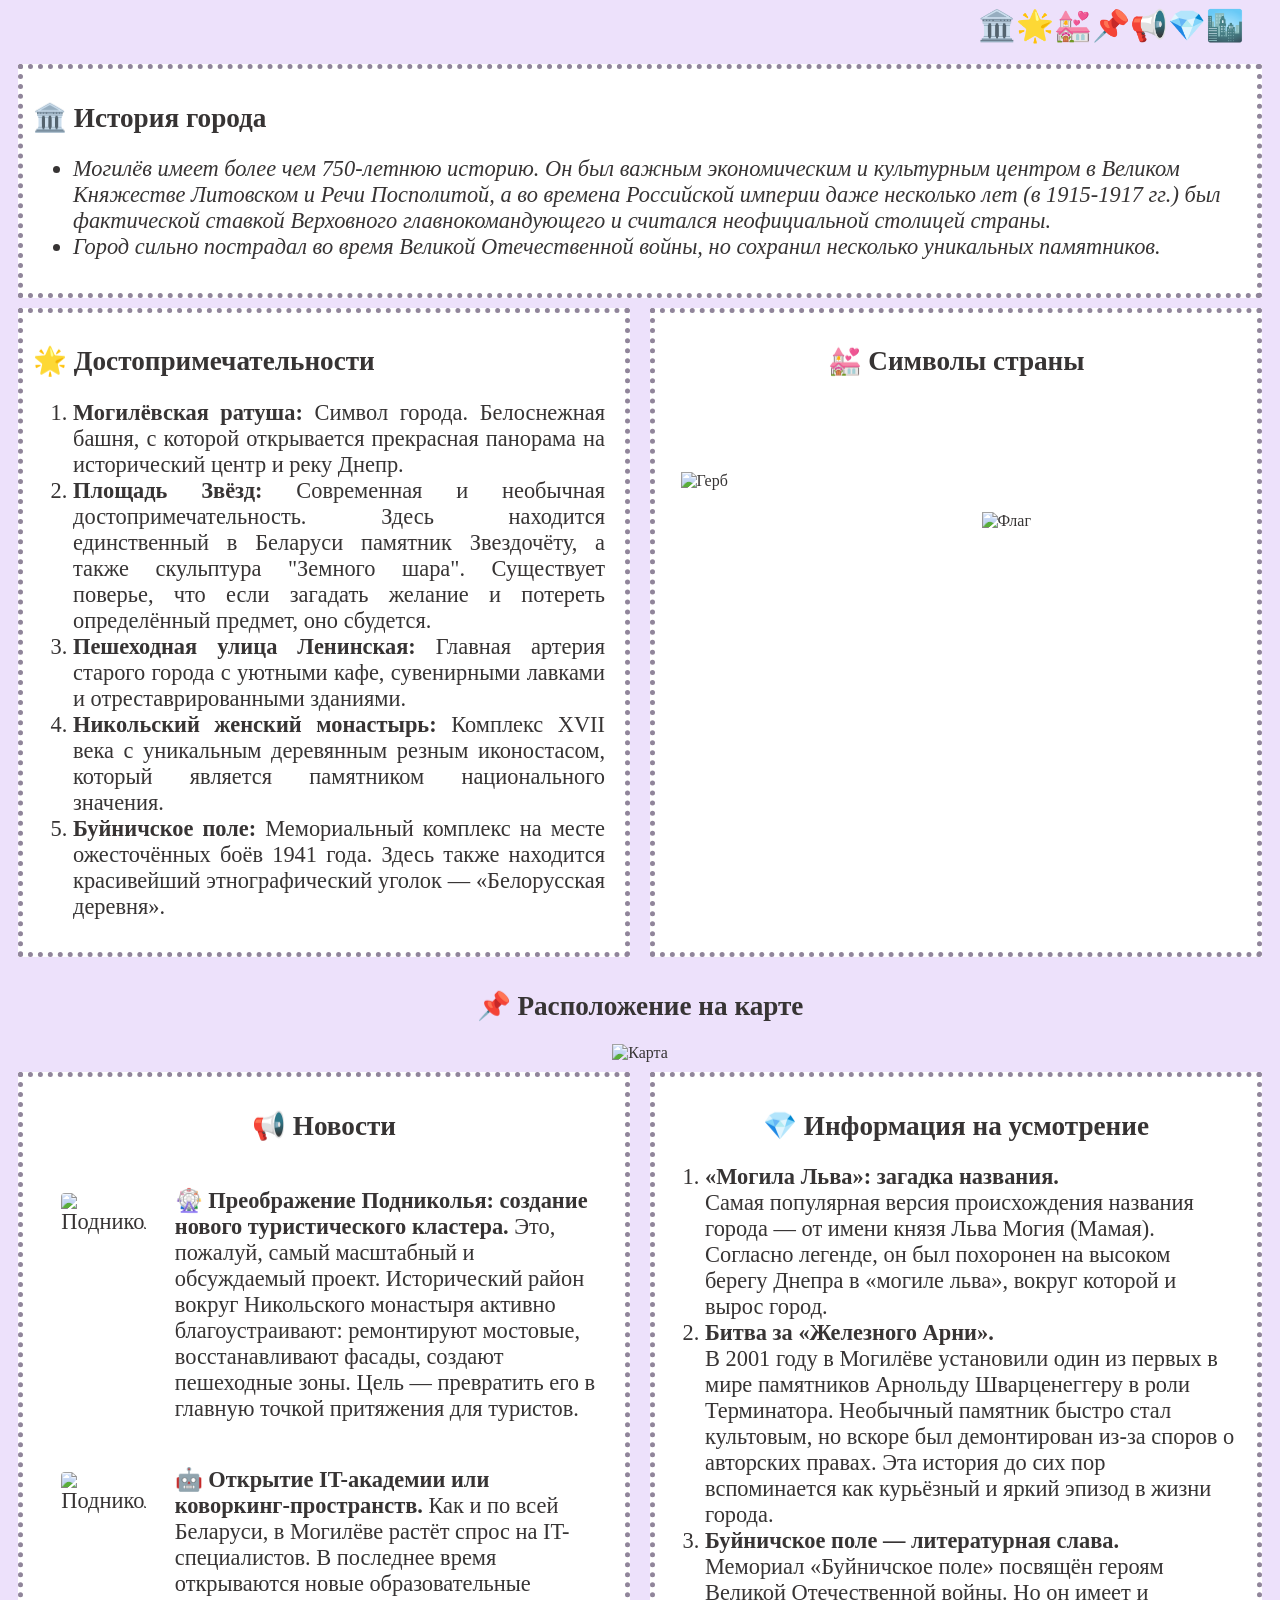
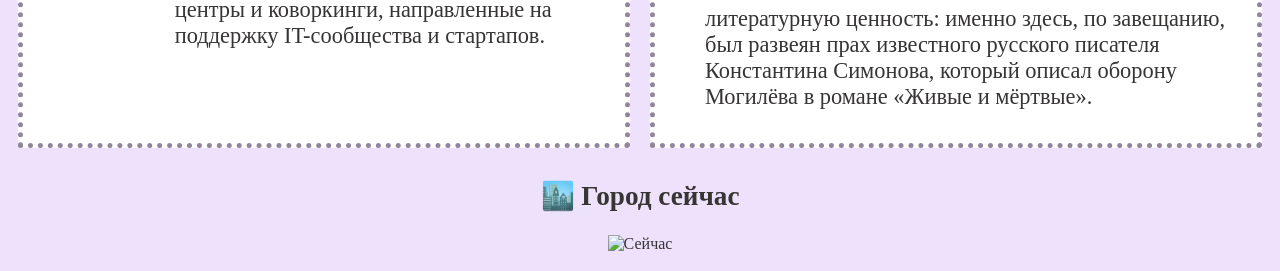
==== index.html @ 95807f9b "Initial commit" ====
<!DOCTYPE html>
<html lang="ru">
<head>
    <style>
    @keyframes anima {
        0% {
            color: rgba(0, 0, 0, 0);
        }
        50% {
            color: rgba(0, 0, 0, 100);
        }
        100% {
            color: rgba(0, 0, 0, 0);
        }
    }
    body {
        background-color: rgb(237, 225, 251);
        color: rgb(55, 52, 52);
    }
    #section {
        display: flex;
        flex-wrap: wrap;
        padding: 10px;
        justify-content: space-around;
        gap: 10px 20px;
    }
    #fixed-section {
        font-size: 190%;
        display: flex;
        justify-content: flex-end;
        position: fixed;
        width: 100%;
    }
    h2 {
        font-size: 170%;
    }
    #dost {
        text-align: justify;
    }
    #history {
        flex-grow: 1;
        border: 5px dotted #90859a;
        padding: 10px;
        background-color: white;
    }
    #dostop {
        flex-grow: 1;
        border: 5px dotted #90859a;
        padding: 10px;
        flex-basis: 45%;
        background-color:white;
    }
    #symbols {
        flex-grow: 1;
        border: 5px dotted #90859a;
        padding: 10px;
        flex-basis: 45%;
        background-color: white;
    }
    #photo {
        display: flex;
        align-items: center;
        justify-content: space-around;
        gap: 30px 20px;
        flex-grow: 1;
    }
    #maps {
        flex-basis: 100%;
    }
    .anim {
        animation: anima 2s infinite;
    }
    #new {
        flex-grow: 1;
        border: 5px dotted #90859a;
        padding: 10px;
        flex-basis: 45%;
        background-color:white;
    }
    #something {
        flex-grow: 1;
        border: 5px dotted #90859a;
        padding: 10px;
        flex-basis: 45%;
        background-color:white;
    }
    #news {
        padding: 30px;
    }
    .news {
        display:grid;
        grid-template-columns: 1fr 3fr;
        align-items: center;
        justify-content: end;
        padding-right: 15px;
        padding-bottom: 30px;
    }
    .images {
        display: flex;
        justify-content: center;
        align-self: flex-start;
        padding-top: 20%;
    }
    #city {
        flex-grow: 1;
    }

</style>
    <meta charset="UTF-8">
    <meta name="viewport" content="width=device-width, initial-scale=1.0">
    <title>Mogilev</title>
</head>
<body>
    <div id="fixed-section">
        <div><a style="text-decoration: none;" href="#history">🏛️</div>
        <div><a style="text-decoration: none;" href="#dostop">🌟</a></div>
        <div><a style="text-decoration: none;" href="#symbols">💒</a></div>
        <div><a style="text-decoration: none;" href="#maps">📌</a></div>
        <div><a style="text-decoration: none;" href="#new">📢</a></div>
        <div><a style="text-decoration: none;" href="#something">💎</a></div>
        <div><a style="text-decoration: none;" href="#city">🏙️</a></div>
        <div><pre>   </pre></div>
    </div>
    <div id="section">
        <div style="margin-top: 20px;"><p> </p></div>
        <div id="history">
            <h2>🏛️ История города</h2>
            <ul style="font-style: italic; font-size: 140%;">
                <li>Могилёв имеет более чем 750-летнюю историю. Он был важным экономическим и культурным центром в Великом Княжестве Литовском и Речи Посполитой, а во времена Российской империи даже несколько лет (в 1915-1917 гг.) был фактической ставкой Верховного главнокомандующего и считался неофициальной столицей страны.</li>
                <li>Город сильно пострадал во время Великой Отечественной войны, но сохранил несколько уникальных памятников.</li>
            </ul>
        </div>
        <div id="dostop" style="flex-grow:1">
            <h2>🌟 Достопримечательности</h2>
            <div id="dost">
                <ol style="font-size: 140%; padding-right: 10px;">
                    <li><b>Могилёвская ратуша:</b> Символ города. Белоснежная башня, с которой открывается прекрасная панорама на исторический центр и реку Днепр.</li>
                    <li><b>Площадь Звёзд:</b> Современная и необычная достопримечательность. Здесь находится единственный в Беларуси памятник Звездочёту, а также скульптура "Земного шара". Существует поверье, что если загадать желание и потереть определённый предмет, оно сбудется.</li>
                    <li><b>Пешеходная улица Ленинская:</b> Главная артерия старого города с уютными кафе, сувенирными лавками и отреставрированными зданиями.</li>
                    <li><b>Никольский женский монастырь:</b> Комплекс XVII века с уникальным деревянным резным иконостасом, который является памятником национального значения.</li>
                    <li><b>Буйничское поле:</b> Мемориальный комплекс на месте ожесточённых боёв 1941 года. Здесь также находится красивейший этнографический уголок — «Белорусская деревня».</li>
                </ol>
            </div>
        </div>
        <div id="symbols">
            <h2 style="text-align: center;">💒 Символы страны</h2>
            <br><br><br><br>
            <div id="photo">
                <img style="width: 250px; height: 250px" src="C:\Users\ASUS\OneDrive\Desktop\для тестов\gerb.jpg" alt="Герб">
                <img style="width: 250px; height: 170px" src="C:\Users\ASUS\OneDrive\Desktop\для тестов\flag.jpg" alt="Флаг">
            </div>
        </div>
        <div id="maps">
            <h2 style="text-align: center;">📌 Расположение на карте</h2>
            <div style="text-align: center">
                <img style="width: 1450px; height: 1050px" src="C:\Users\ASUS\OneDrive\Desktop\для тестов\map.jpg" alt="Карта">
            </div>
        </div>
        <div id="new">
            <h2 style="text-align: center;"><span class="anim">📢</span> Новости</h2>
            <div class="news" style="font-size: 140%">
                <div class="images">
                    <img style="width: 60%; border-radius: 4px;" src="C:\Users\ASUS\OneDrive\Desktop\для тестов\podn.jpg" alt="Подниколье">
                </div>
                <p><b>🎡 Преображение Подниколья: создание нового туристического кластера.</b> Это, пожалуй, самый масштабный и обсуждаемый проект. Исторический район вокруг Никольского монастыря активно благоустраивают: ремонтируют мостовые, восстанавливают фасады, создают пешеходные зоны. Цель — превратить его в главную точкой притяжения для туристов.</p>
                <div class="images">
                    <img style="width: 60%; border-radius: 4px;" src="C:\Users\ASUS\OneDrive\Desktop\для тестов\ut.jpg" alt="Подниколье">
                </div>
                <p><b>🤖 Открытие IT-академии или коворкинг-пространств.</b> Как и по всей Беларуси, в Могилёве растёт спрос на IT-специалистов. В последнее время открываются новые образовательные центры и коворкинги, направленные на поддержку IT-сообщества и стартапов.</p>
            </div>
        </div>
        <div id="something">
            <h2 style="text-align: center;">💎 Информация на усмотрение</h2>
            <ol style="font-size: 140%; padding-right: 10px;">
                <li><b>«Могила Льва»: загадка названия.</b><br>Самая популярная версия происхождения названия города — от имени князя Льва Могия (Мамая). Согласно легенде, он был похоронен на высоком берегу Днепра в «могиле льва», вокруг которой и вырос город.</li>
                <li><b>Битва за «Железного Арни».</b><br>В 2001 году в Могилёве установили один из первых в мире памятников Арнольду Шварценеггеру в роли Терминатора. Необычный памятник быстро стал культовым, но вскоре был демонтирован из-за споров о авторских правах. Эта история до сих пор вспоминается как курьёзный и яркий эпизод в жизни города.</li>
                <li><b>Буйничское поле — литературная слава.</b><br>Мемориал «Буйничское поле» посвящён героям Великой Отечественной войны. Но он имеет и литературную ценность: именно здесь, по завещанию, был развеян прах известного русского писателя Константина Симонова, который описал оборону Могилёва в романе «Живые и мёртвые».</li>
            </ol>
        </div>
        <div id="city">
            <h2 style="text-align: center;">🏙️ Город сейчас</h2>
            <div style="text-align: center;">
                <img style="width: 100%;" src="C:\Users\ASUS\OneDrive\Desktop\для тестов\now.jpg" alt="Сейчас">
            </div>
        </div>
    </div>
</body>
</html>
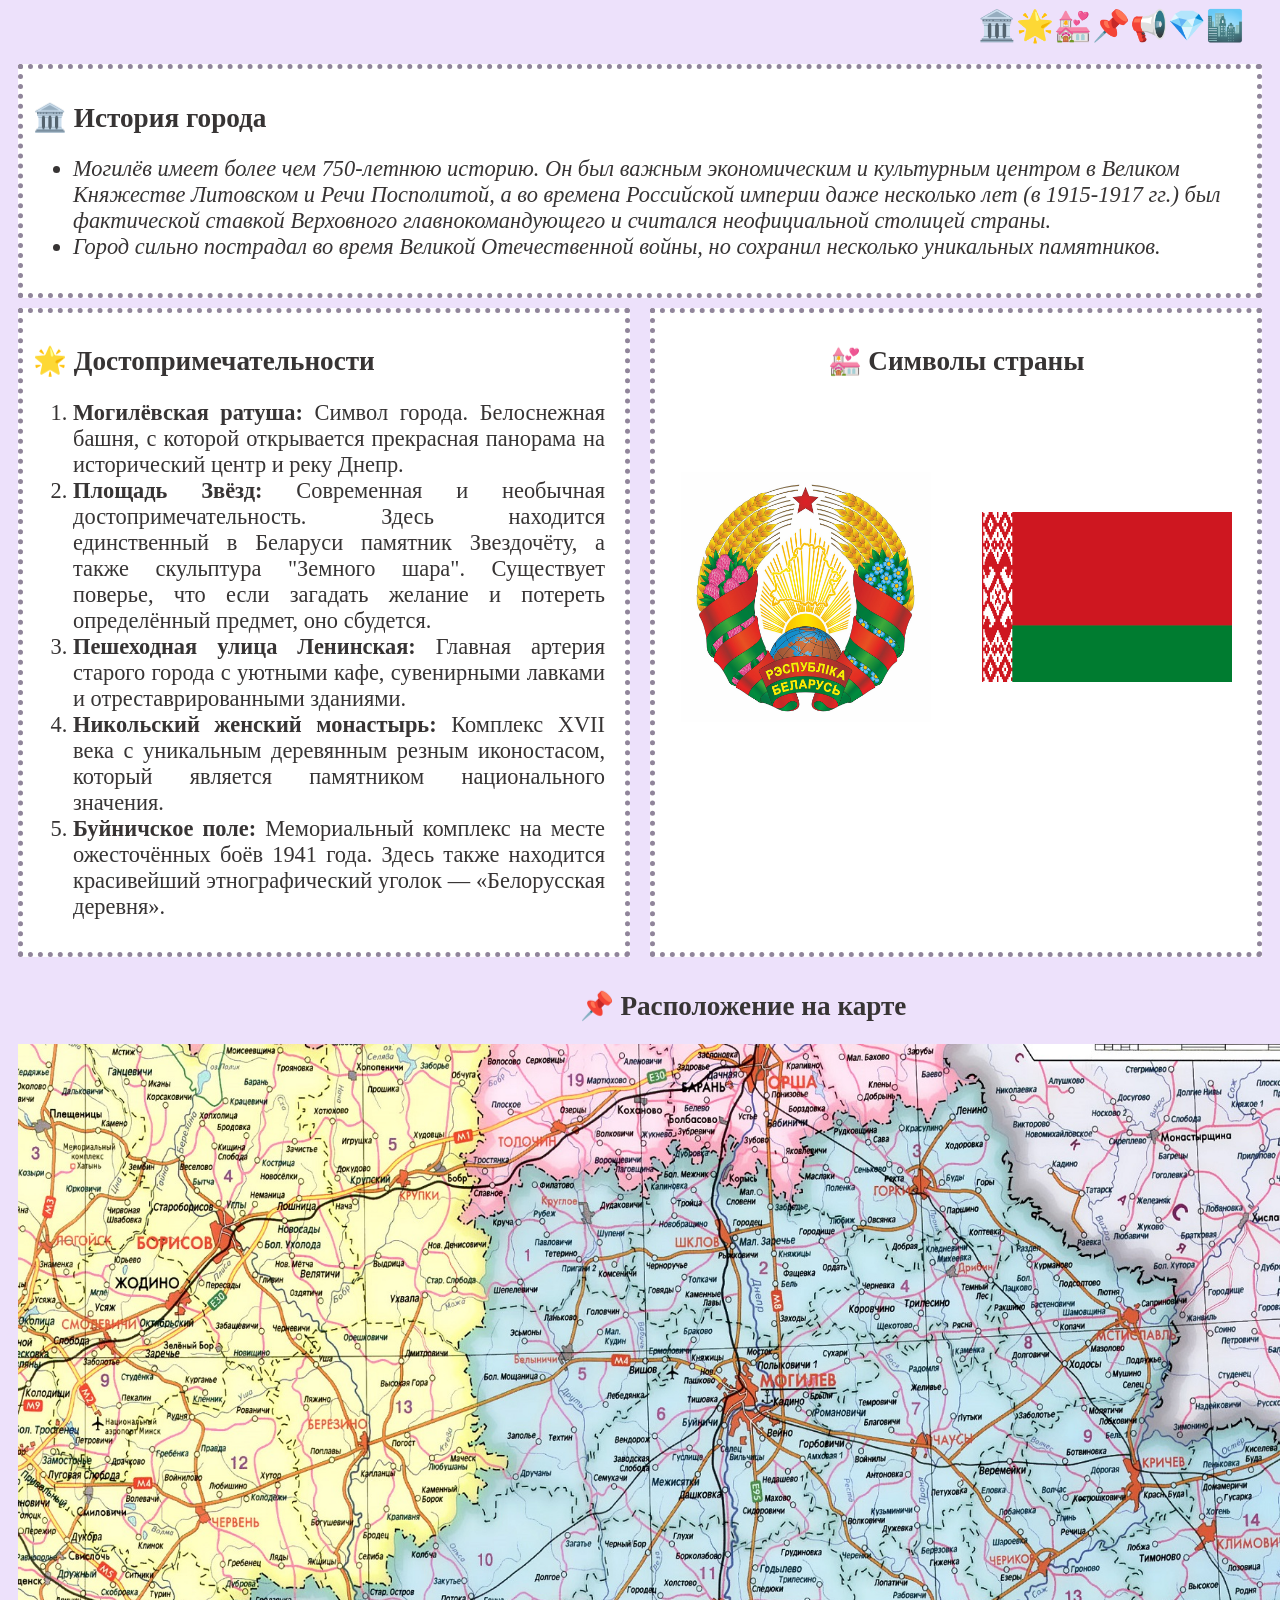
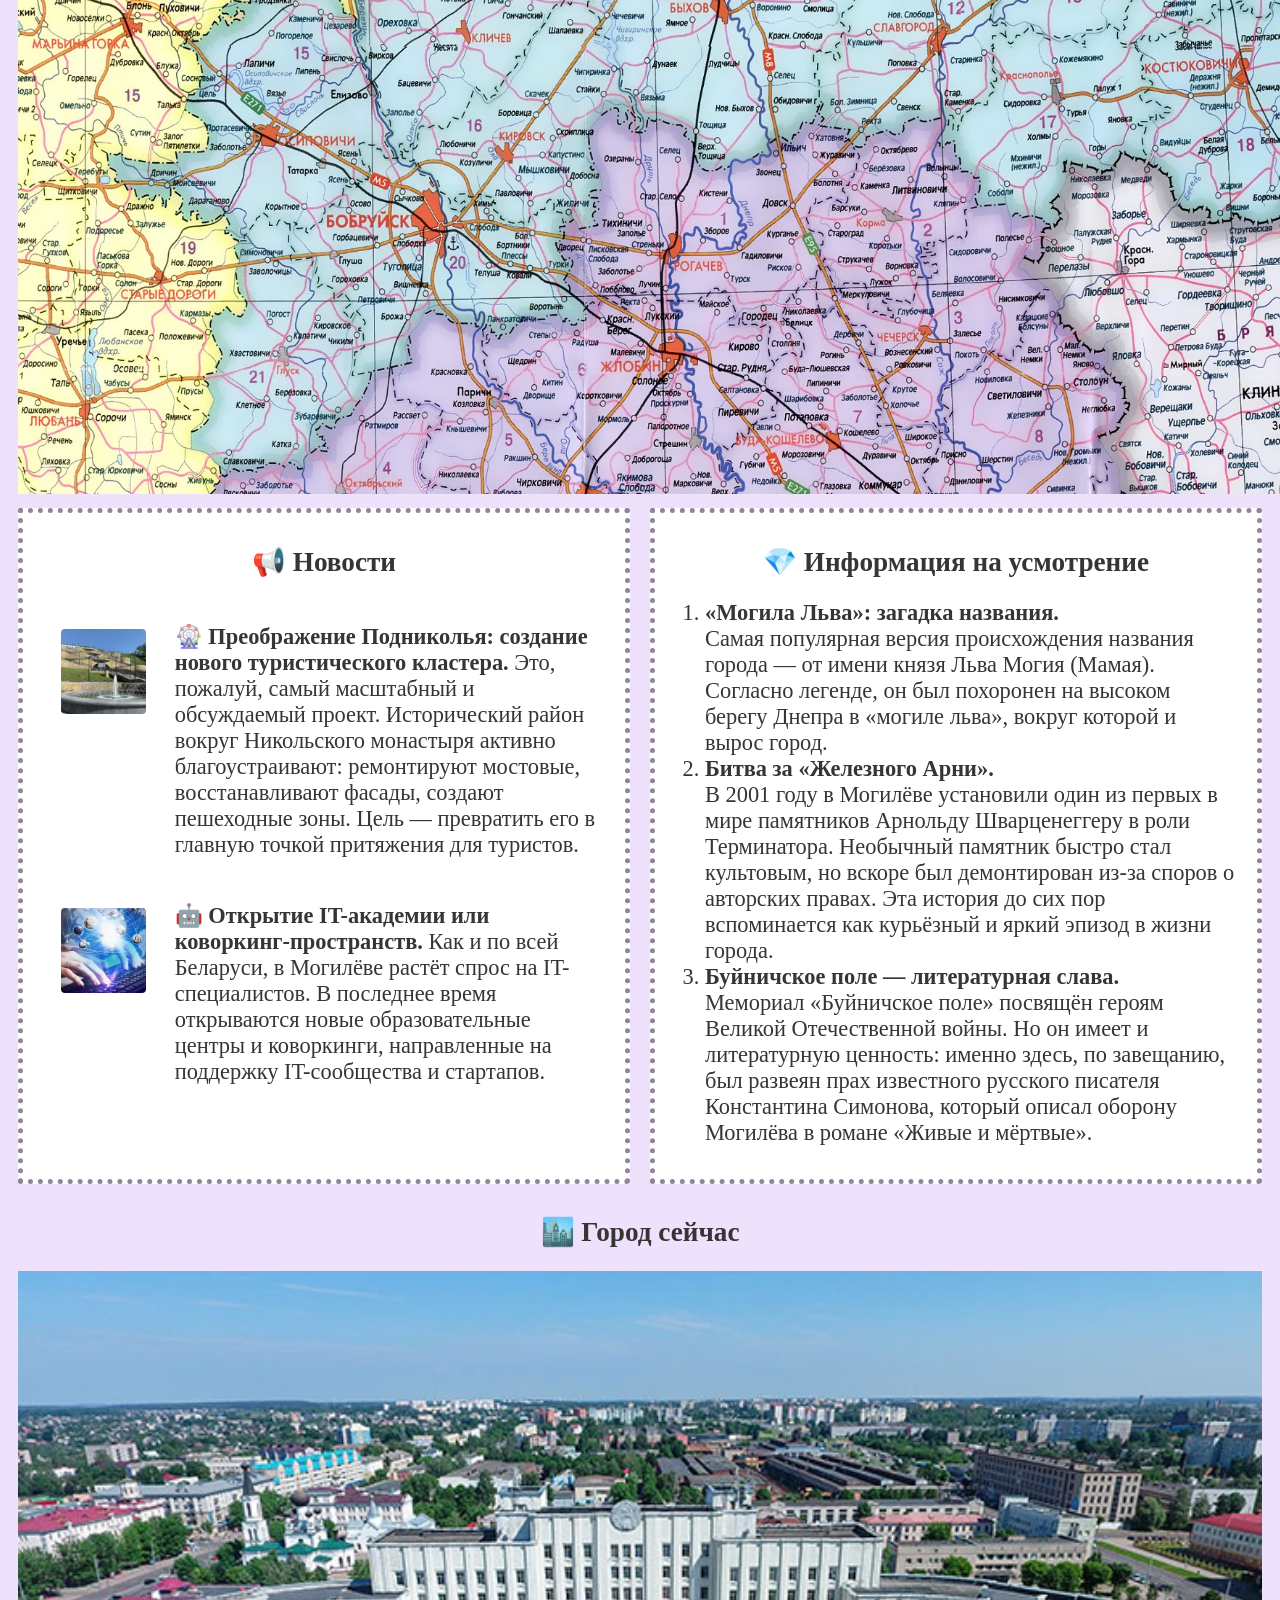
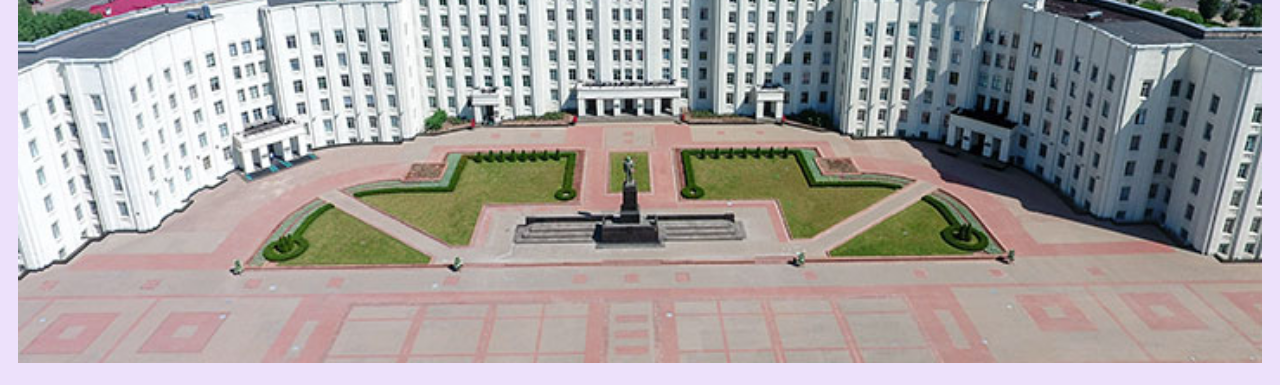
==== commit 68666ad5: "Update index.html" ====
--- a/index.html
+++ b/index.html
@@ -146,25 +146,25 @@
             <h2 style="text-align: center;">💒 Символы страны</h2>
             <br><br><br><br>
             <div id="photo">
-                <img style="width: 250px; height: 250px" src="C:\Users\ASUS\OneDrive\Desktop\для тестов\gerb.jpg" alt="Герб">
-                <img style="width: 250px; height: 170px" src="C:\Users\ASUS\OneDrive\Desktop\для тестов\flag.jpg" alt="Флаг">
+                <img style="width: 250px; height: 250px" src="gerb.jpg" alt="Герб">
+                <img style="width: 250px; height: 170px" src="flag.jpg" alt="Флаг">
             </div>
         </div>
         <div id="maps">
             <h2 style="text-align: center;">📌 Расположение на карте</h2>
             <div style="text-align: center">
-                <img style="width: 1450px; height: 1050px" src="C:\Users\ASUS\OneDrive\Desktop\для тестов\map.jpg" alt="Карта">
+                <img style="width: 1450px; height: 1050px" src="map.jpg" alt="Карта">
             </div>
         </div>
         <div id="new">
             <h2 style="text-align: center;"><span class="anim">📢</span> Новости</h2>
             <div class="news" style="font-size: 140%">
                 <div class="images">
-                    <img style="width: 60%; border-radius: 4px;" src="C:\Users\ASUS\OneDrive\Desktop\для тестов\podn.jpg" alt="Подниколье">
+                    <img style="width: 60%; border-radius: 4px;" src="podn.jpg" alt="Подниколье">
                 </div>
                 <p><b>🎡 Преображение Подниколья: создание нового туристического кластера.</b> Это, пожалуй, самый масштабный и обсуждаемый проект. Исторический район вокруг Никольского монастыря активно благоустраивают: ремонтируют мостовые, восстанавливают фасады, создают пешеходные зоны. Цель — превратить его в главную точкой притяжения для туристов.</p>
                 <div class="images">
-                    <img style="width: 60%; border-radius: 4px;" src="C:\Users\ASUS\OneDrive\Desktop\для тестов\ut.jpg" alt="Подниколье">
+                    <img style="width: 60%; border-radius: 4px;" src="ut.jpg" alt="Подниколье">
                 </div>
                 <p><b>🤖 Открытие IT-академии или коворкинг-пространств.</b> Как и по всей Беларуси, в Могилёве растёт спрос на IT-специалистов. В последнее время открываются новые образовательные центры и коворкинги, направленные на поддержку IT-сообщества и стартапов.</p>
             </div>
@@ -180,9 +180,10 @@
         <div id="city">
             <h2 style="text-align: center;">🏙️ Город сейчас</h2>
             <div style="text-align: center;">
-                <img style="width: 100%;" src="C:\Users\ASUS\OneDrive\Desktop\для тестов\now.jpg" alt="Сейчас">
+                <img style="width: 100%;" src="now.jpg" alt="Сейчас">
             </div>
         </div>
     </div>
 </body>
-</html>+
+</html>
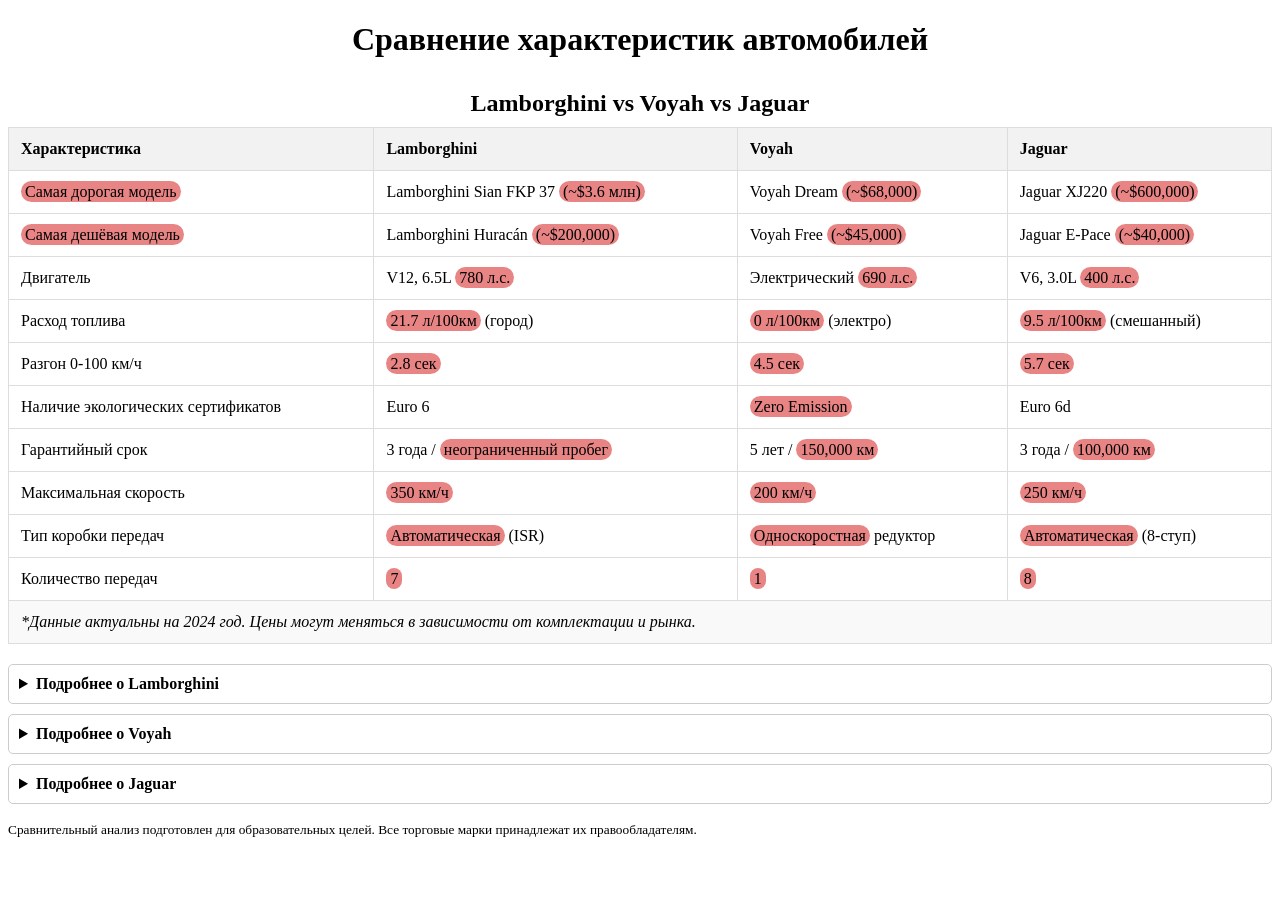
==== commit f76a26b1: "Add files via upload" ====
--- a/index.html
+++ b/index.html
@@ -1,189 +1,111 @@
 <!DOCTYPE html>
 <html lang="ru">
 <head>
-    <style>
-    @keyframes anima {
-        0% {
-            color: rgba(0, 0, 0, 0);
-        }
-        50% {
-            color: rgba(0, 0, 0, 100);
-        }
-        100% {
-            color: rgba(0, 0, 0, 0);
-        }
-    }
-    body {
-        background-color: rgb(237, 225, 251);
-        color: rgb(55, 52, 52);
-    }
-    #section {
-        display: flex;
-        flex-wrap: wrap;
-        padding: 10px;
-        justify-content: space-around;
-        gap: 10px 20px;
-    }
-    #fixed-section {
-        font-size: 190%;
-        display: flex;
-        justify-content: flex-end;
-        position: fixed;
-        width: 100%;
-    }
-    h2 {
-        font-size: 170%;
-    }
-    #dost {
-        text-align: justify;
-    }
-    #history {
-        flex-grow: 1;
-        border: 5px dotted #90859a;
-        padding: 10px;
-        background-color: white;
-    }
-    #dostop {
-        flex-grow: 1;
-        border: 5px dotted #90859a;
-        padding: 10px;
-        flex-basis: 45%;
-        background-color:white;
-    }
-    #symbols {
-        flex-grow: 1;
-        border: 5px dotted #90859a;
-        padding: 10px;
-        flex-basis: 45%;
-        background-color: white;
-    }
-    #photo {
-        display: flex;
-        align-items: center;
-        justify-content: space-around;
-        gap: 30px 20px;
-        flex-grow: 1;
-    }
-    #maps {
-        flex-basis: 100%;
-    }
-    .anim {
-        animation: anima 2s infinite;
-    }
-    #new {
-        flex-grow: 1;
-        border: 5px dotted #90859a;
-        padding: 10px;
-        flex-basis: 45%;
-        background-color:white;
-    }
-    #something {
-        flex-grow: 1;
-        border: 5px dotted #90859a;
-        padding: 10px;
-        flex-basis: 45%;
-        background-color:white;
-    }
-    #news {
-        padding: 30px;
-    }
-    .news {
-        display:grid;
-        grid-template-columns: 1fr 3fr;
-        align-items: center;
-        justify-content: end;
-        padding-right: 15px;
-        padding-bottom: 30px;
-    }
-    .images {
-        display: flex;
-        justify-content: center;
-        align-self: flex-start;
-        padding-top: 20%;
-    }
-    #city {
-        flex-grow: 1;
-    }
-
-</style>
     <meta charset="UTF-8">
     <meta name="viewport" content="width=device-width, initial-scale=1.0">
-    <title>Mogilev</title>
+    <link rel="stylesheet" href="style.css">
+    <title>Сравнение автомобилей: Lamborghini, Voyah, Jaguar</title>
 </head>
 <body>
-    <div id="fixed-section">
-        <div><a style="text-decoration: none;" href="#history">🏛️</div>
-        <div><a style="text-decoration: none;" href="#dostop">🌟</a></div>
-        <div><a style="text-decoration: none;" href="#symbols">💒</a></div>
-        <div><a style="text-decoration: none;" href="#maps">📌</a></div>
-        <div><a style="text-decoration: none;" href="#new">📢</a></div>
-        <div><a style="text-decoration: none;" href="#something">💎</a></div>
-        <div><a style="text-decoration: none;" href="#city">🏙️</a></div>
-        <div><pre>   </pre></div>
-    </div>
-    <div id="section">
-        <div style="margin-top: 20px;"><p> </p></div>
-        <div id="history">
-            <h2>🏛️ История города</h2>
-            <ul style="font-style: italic; font-size: 140%;">
-                <li>Могилёв имеет более чем 750-летнюю историю. Он был важным экономическим и культурным центром в Великом Княжестве Литовском и Речи Посполитой, а во времена Российской империи даже несколько лет (в 1915-1917 гг.) был фактической ставкой Верховного главнокомандующего и считался неофициальной столицей страны.</li>
-                <li>Город сильно пострадал во время Великой Отечественной войны, но сохранил несколько уникальных памятников.</li>
-            </ul>
-        </div>
-        <div id="dostop" style="flex-grow:1">
-            <h2>🌟 Достопримечательности</h2>
-            <div id="dost">
-                <ol style="font-size: 140%; padding-right: 10px;">
-                    <li><b>Могилёвская ратуша:</b> Символ города. Белоснежная башня, с которой открывается прекрасная панорама на исторический центр и реку Днепр.</li>
-                    <li><b>Площадь Звёзд:</b> Современная и необычная достопримечательность. Здесь находится единственный в Беларуси памятник Звездочёту, а также скульптура "Земного шара". Существует поверье, что если загадать желание и потереть определённый предмет, оно сбудется.</li>
-                    <li><b>Пешеходная улица Ленинская:</b> Главная артерия старого города с уютными кафе, сувенирными лавками и отреставрированными зданиями.</li>
-                    <li><b>Никольский женский монастырь:</b> Комплекс XVII века с уникальным деревянным резным иконостасом, который является памятником национального значения.</li>
-                    <li><b>Буйничское поле:</b> Мемориальный комплекс на месте ожесточённых боёв 1941 года. Здесь также находится красивейший этнографический уголок — «Белорусская деревня».</li>
-                </ol>
-            </div>
-        </div>
-        <div id="symbols">
-            <h2 style="text-align: center;">💒 Символы страны</h2>
-            <br><br><br><br>
-            <div id="photo">
-                <img style="width: 250px; height: 250px" src="gerb.jpg" alt="Герб">
-                <img style="width: 250px; height: 170px" src="flag.jpg" alt="Флаг">
-            </div>
-        </div>
-        <div id="maps">
-            <h2 style="text-align: center;">📌 Расположение на карте</h2>
-            <div style="text-align: center">
-                <img style="width: 1450px; height: 1050px" src="map.jpg" alt="Карта">
-            </div>
-        </div>
-        <div id="new">
-            <h2 style="text-align: center;"><span class="anim">📢</span> Новости</h2>
-            <div class="news" style="font-size: 140%">
-                <div class="images">
-                    <img style="width: 60%; border-radius: 4px;" src="podn.jpg" alt="Подниколье">
-                </div>
-                <p><b>🎡 Преображение Подниколья: создание нового туристического кластера.</b> Это, пожалуй, самый масштабный и обсуждаемый проект. Исторический район вокруг Никольского монастыря активно благоустраивают: ремонтируют мостовые, восстанавливают фасады, создают пешеходные зоны. Цель — превратить его в главную точкой притяжения для туристов.</p>
-                <div class="images">
-                    <img style="width: 60%; border-radius: 4px;" src="ut.jpg" alt="Подниколье">
-                </div>
-                <p><b>🤖 Открытие IT-академии или коворкинг-пространств.</b> Как и по всей Беларуси, в Могилёве растёт спрос на IT-специалистов. В последнее время открываются новые образовательные центры и коворкинги, направленные на поддержку IT-сообщества и стартапов.</p>
-            </div>
-        </div>
-        <div id="something">
-            <h2 style="text-align: center;">💎 Информация на усмотрение</h2>
-            <ol style="font-size: 140%; padding-right: 10px;">
-                <li><b>«Могила Льва»: загадка названия.</b><br>Самая популярная версия происхождения названия города — от имени князя Льва Могия (Мамая). Согласно легенде, он был похоронен на высоком берегу Днепра в «могиле льва», вокруг которой и вырос город.</li>
-                <li><b>Битва за «Железного Арни».</b><br>В 2001 году в Могилёве установили один из первых в мире памятников Арнольду Шварценеггеру в роли Терминатора. Необычный памятник быстро стал культовым, но вскоре был демонтирован из-за споров о авторских правах. Эта история до сих пор вспоминается как курьёзный и яркий эпизод в жизни города.</li>
-                <li><b>Буйничское поле — литературная слава.</b><br>Мемориал «Буйничское поле» посвящён героям Великой Отечественной войны. Но он имеет и литературную ценность: именно здесь, по завещанию, был развеян прах известного русского писателя Константина Симонова, который описал оборону Могилёва в романе «Живые и мёртвые».</li>
-            </ol>
-        </div>
-        <div id="city">
-            <h2 style="text-align: center;">🏙️ Город сейчас</h2>
-            <div style="text-align: center;">
-                <img style="width: 100%;" src="now.jpg" alt="Сейчас">
-            </div>
-        </div>
-    </div>
+    <h1 style="text-align: center;">Сравнение характеристик автомобилей</h1>
+    <table>
+        <caption>Lamborghini vs Voyah vs Jaguar</caption>
+        <thead>
+            <tr>
+                <th>Характеристика</th>
+                <th>Lamborghini</th>
+                <th>Voyah</th>
+                <th>Jaguar</th>
+            </tr>
+        </thead>
+        <tbody>
+            <tr>
+                <td><mark>Самая дорогая модель</mark></td>
+                <td>Lamborghini Sian FKP 37 <mark>(~$3.6 млн)</mark></td>
+                <td>Voyah Dream <mark>(~$68,000)</mark></td>
+                <td>Jaguar XJ220 <mark>(~$600,000)</mark></td>
+            </tr>
+            <tr>
+                <td><mark>Самая дешёвая модель</mark></td>
+                <td>Lamborghini Huracán <mark>(~$200,000)</mark></td>
+                <td>Voyah Free <mark>(~$45,000)</mark></td>
+                <td>Jaguar E-Pace <mark>(~$40,000)</mark></td>
+            </tr>
+            <tr>
+                <td>Двигатель</td>
+                <td>V12, 6.5L <mark>780 л.с.</mark></td>
+                <td>Электрический <mark>690 л.с.</mark></td>
+                <td>V6, 3.0L <mark>400 л.с.</mark></td>
+            </tr>
+            <tr>
+                <td>Расход топлива</td>
+                <td><mark>21.7 л/100км</mark> (город)</td>
+                <td><mark>0 л/100км</mark> (электро)</td>
+                <td><mark>9.5 л/100км</mark> (смешанный)</td>
+            </tr>
+            <tr>
+                <td>Разгон 0-100 км/ч</td>
+                <td><mark>2.8 сек</mark></td>
+                <td><mark>4.5 сек</mark></td>
+                <td><mark>5.7 сек</mark></td>
+            </tr>
+            <tr>
+                <td>Наличие экологических сертификатов</td>
+                <td>Euro 6</td>
+                <td><mark>Zero Emission</mark></td>
+                <td>Euro 6d</td>
+            </tr>
+            <tr>
+                <td>Гарантийный срок</td>
+                <td>3 года / <mark>неограниченный пробег</mark></td>
+                <td>5 лет / <mark>150,000 км</mark></td>
+                <td>3 года / <mark>100,000 км</mark></td>
+            </tr>
+            <tr>
+                <td>Максимальная скорость</td>
+                <td><mark>350 км/ч</mark></td>
+                <td><mark>200 км/ч</mark></td>
+                <td><mark>250 км/ч</mark></td>
+            </tr>
+            <tr>
+                <td>Тип коробки передач</td>
+                <td><mark>Автоматическая</mark> (ISR)</td>
+                <td><mark>Односкоростная</mark> редуктор</td>
+                <td><mark>Автоматическая</mark> (8-ступ)</td>
+            </tr>
+            <tr>
+                <td>Количество передач</td>
+                <td><mark>7</mark></td>
+                <td><mark>1</mark></td>
+                <td><mark>8</mark></td>
+            </tr>
+        </tbody>
+        <tfoot>
+            <tr>
+                <td colspan="4">*Данные актуальны на 2024 год. Цены могут меняться в зависимости от комплектации и рынка.</td>
+            </tr>
+        </tfoot>
+    </table>
+    <details>
+        <summary>Подробнее о Lamborghini</summary>
+        <p><strong>Lamborghini</strong> - итальянский производитель спортивных автомобилей, основанный в 1963 году. 
+        Компания известна своими эксклюзивными суперкарами с агрессивным дизайном и мощными двигателями. 
+        Штаб-квартира расположена в Сант'Агата-Болоньезе, Италия.</p>
+    </details>
+    <details>
+        <summary>Подробнее о Voyah</summary>
+        <p><strong>Voyah</strong> - премиальный электромобильный бренд, принадлежащий китайской компании Dongfeng Motor Corporation. 
+        Бренд был запущен в 2020 году и специализируется на производстве электрических и гибридных автомобилей 
+        премиум-класса с передовыми технологиями.</p>
+    </details>
+    <details>
+        <summary>Подробнее о Jaguar</summary>
+        <p><strong>Jaguar</strong> - британский производитель автомобилей класса люкс, основанный в 1922 году. 
+        Входит в состав индийской Tata Motors. Компания известна своими элегантными седанами и спортивными 
+        автомобилями, сочетающими роскошь и высокую производительность.</p>
+    </details>
+    <footer>
+        <p><small>Сравнительный анализ подготовлен для образовательных целей. Все торговые марки принадлежат их правообладателям.</small></p>
+    </footer>
 </body>
-
-</html>
+</html>
--- a/style.css
+++ b/style.css
@@ -0,0 +1,40 @@
+table {
+    width: 100%;
+    border-collapse: collapse;
+    margin: 20px 0;
+    font-family: 'Times New Roman', Times, serif;
+}
+th, td {
+    border: 1px solid #ddd;
+    padding: 12px;
+    text-align: left;
+}
+th {
+    background-color: #f2f2f2;
+    font-weight: bold;
+}
+caption {
+    font-size: 1.5em;
+    font-weight: bold;
+    margin: 10px 0;
+    caption-side: top;
+}
+tfoot {
+    background-color: #f9f9f9;
+    font-style: italic;
+}
+mark {
+    background-color: rgb(233, 132, 132);
+    border-radius:2cap;
+    padding: 2px 4px;
+}
+details {
+    margin: 10px 0;
+    padding: 10px;
+    border: 1px solid #ccc;
+    border-radius: 5px;
+}
+summary {
+    cursor: pointer;
+    font-weight: bold;
+}
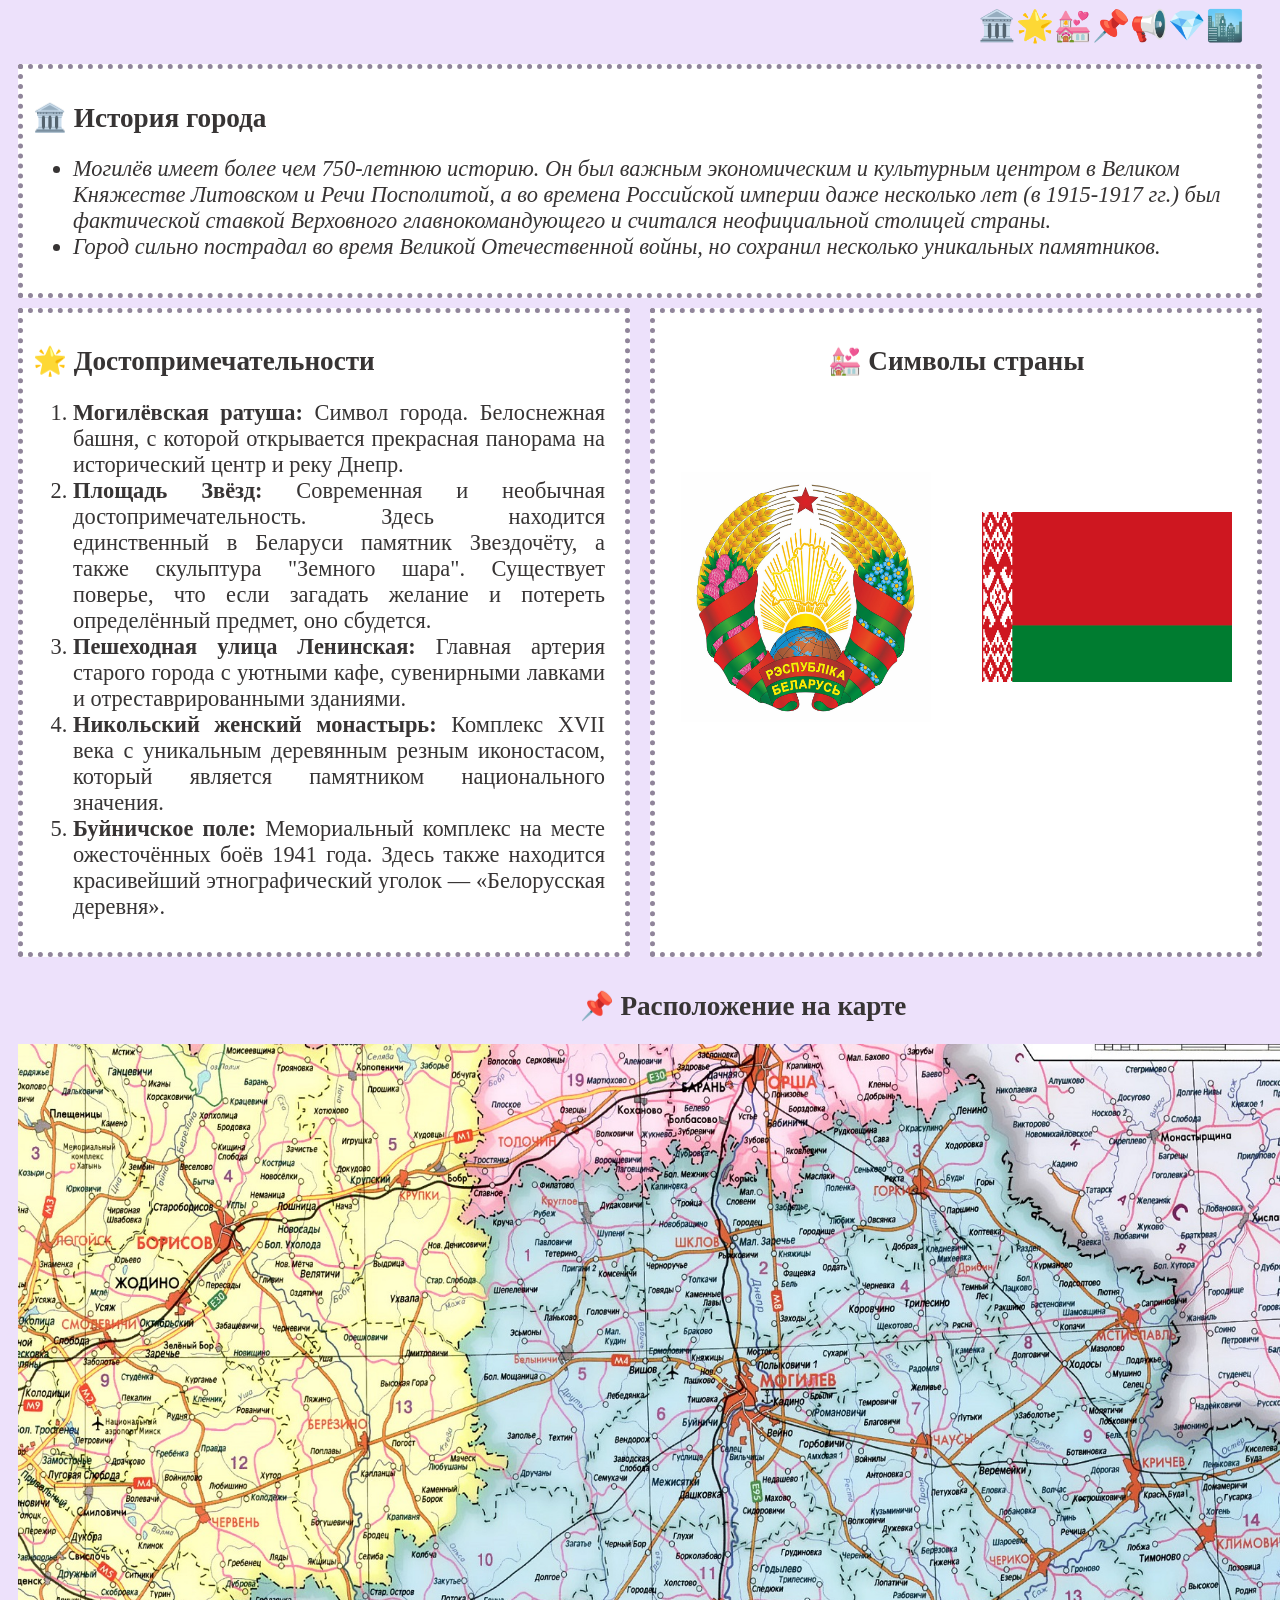
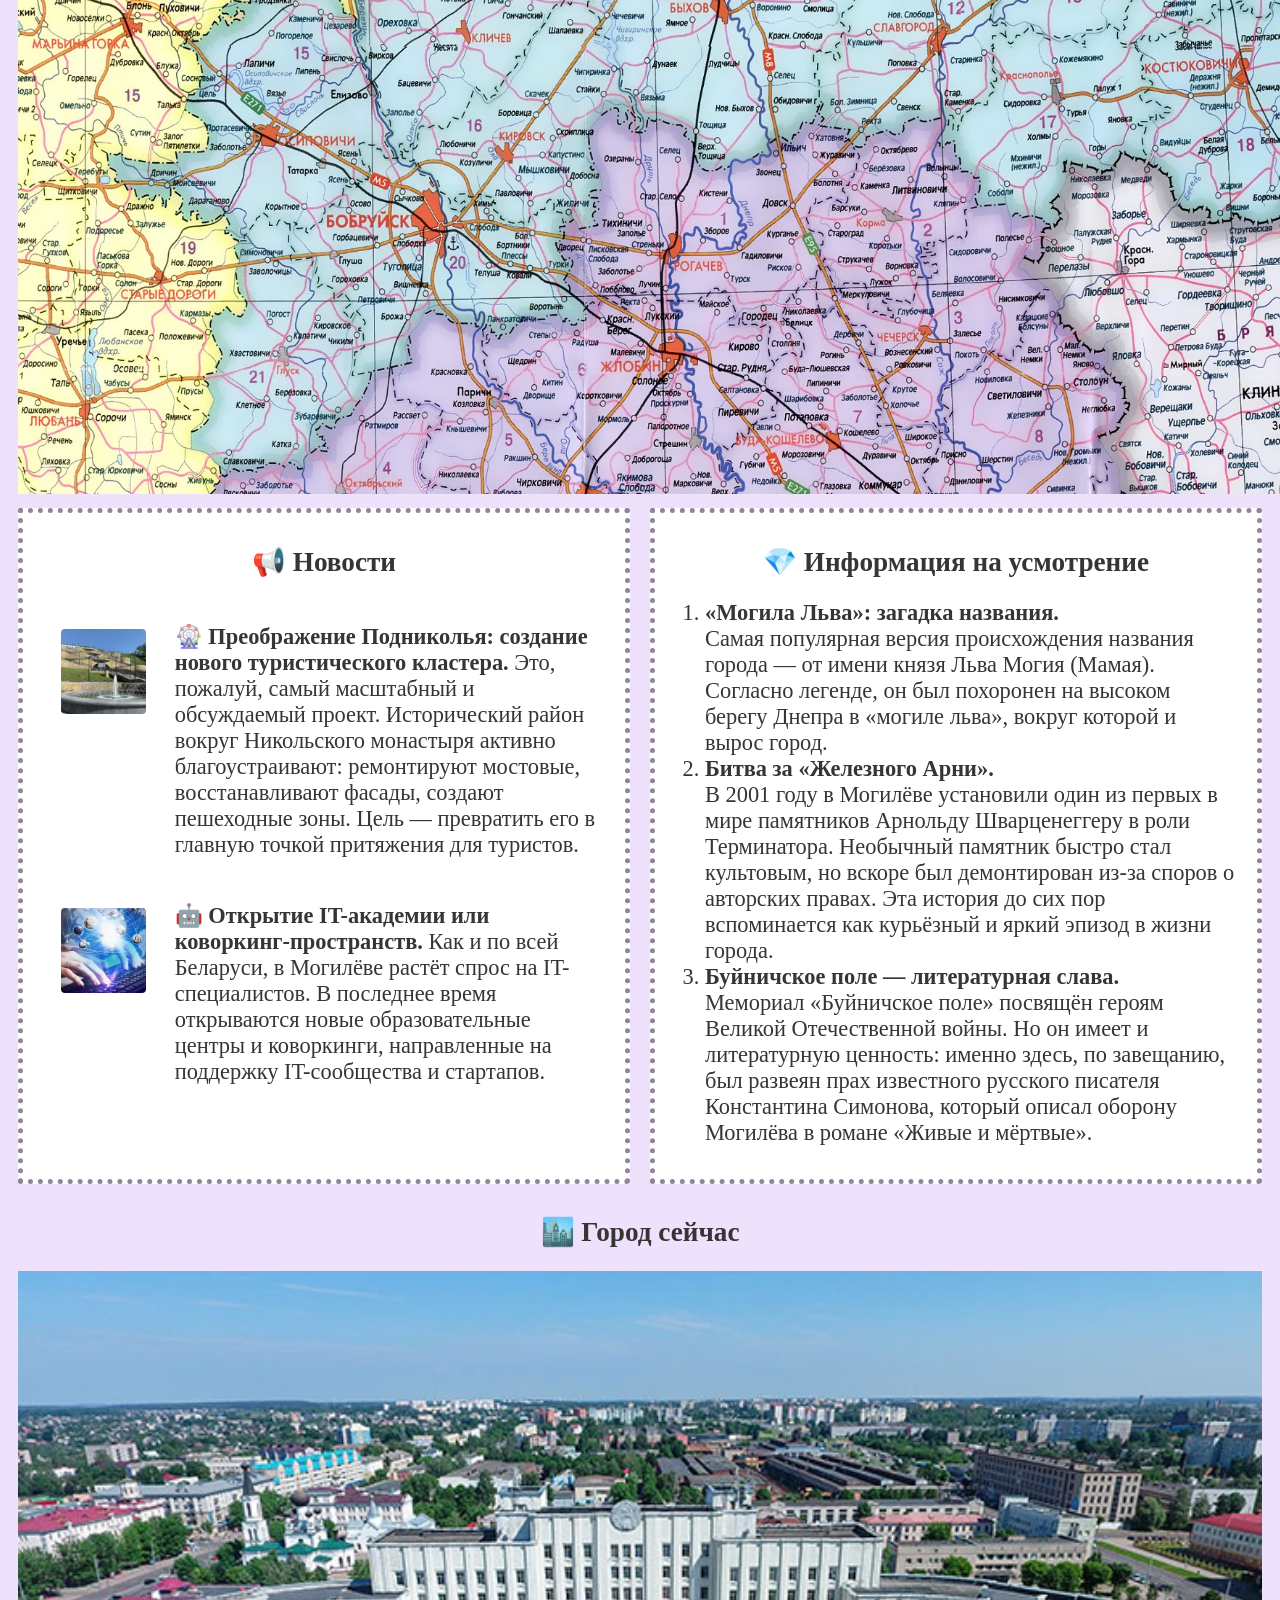
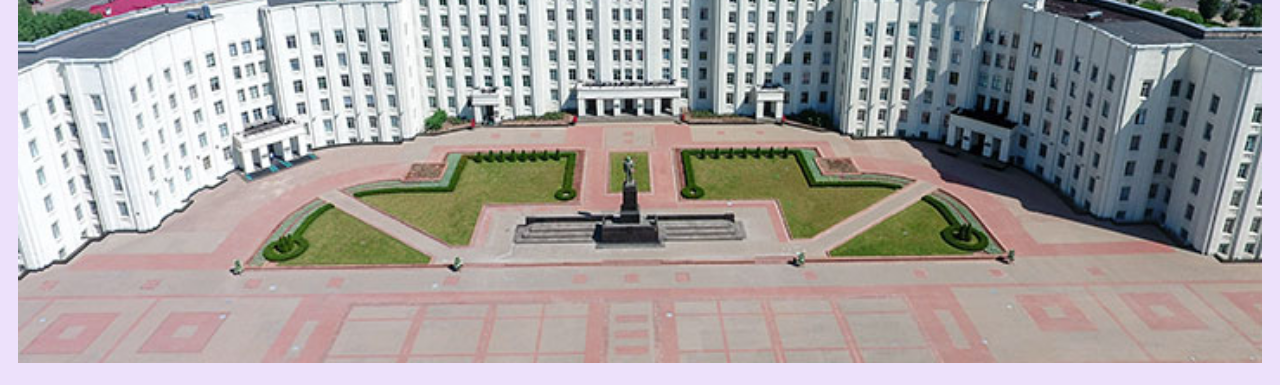
==== commit 2eba7df4: "Merge 74c6ea9b3c1b29c217f287a7d571ef36424c6c17 into 05ccbea14c7d1b62e1e793df549fef87894a093c" ====
--- a/index.html
+++ b/index.html
@@ -1,111 +1,189 @@
 <!DOCTYPE html>
 <html lang="ru">
 <head>
+    <style>
+    @keyframes anima {
+        0% {
+            color: rgba(0, 0, 0, 0);
+        }
+        50% {
+            color: rgba(0, 0, 0, 100);
+        }
+        100% {
+            color: rgba(0, 0, 0, 0);
+        }
+    }
+    body {
+        background-color: rgb(237, 225, 251);
+        color: rgb(55, 52, 52);
+    }
+    #section {
+        display: flex;
+        flex-wrap: wrap;
+        padding: 10px;
+        justify-content: space-around;
+        gap: 10px 20px;
+    }
+    #fixed-section {
+        font-size: 190%;
+        display: flex;
+        justify-content: flex-end;
+        position: fixed;
+        width: 100%;
+    }
+    h2 {
+        font-size: 170%;
+    }
+    #dost {
+        text-align: justify;
+    }
+    #history {
+        flex-grow: 1;
+        border: 5px dotted #90859a;
+        padding: 10px;
+        background-color: white;
+    }
+    #dostop {
+        flex-grow: 1;
+        border: 5px dotted #90859a;
+        padding: 10px;
+        flex-basis: 45%;
+        background-color:white;
+    }
+    #symbols {
+        flex-grow: 1;
+        border: 5px dotted #90859a;
+        padding: 10px;
+        flex-basis: 45%;
+        background-color: white;
+    }
+    #photo {
+        display: flex;
+        align-items: center;
+        justify-content: space-around;
+        gap: 30px 20px;
+        flex-grow: 1;
+    }
+    #maps {
+        flex-basis: 100%;
+    }
+    .anim {
+        animation: anima 2s infinite;
+    }
+    #new {
+        flex-grow: 1;
+        border: 5px dotted #90859a;
+        padding: 10px;
+        flex-basis: 45%;
+        background-color:white;
+    }
+    #something {
+        flex-grow: 1;
+        border: 5px dotted #90859a;
+        padding: 10px;
+        flex-basis: 45%;
+        background-color:white;
+    }
+    #news {
+        padding: 30px;
+    }
+    .news {
+        display:grid;
+        grid-template-columns: 1fr 3fr;
+        align-items: center;
+        justify-content: end;
+        padding-right: 15px;
+        padding-bottom: 30px;
+    }
+    .images {
+        display: flex;
+        justify-content: center;
+        align-self: flex-start;
+        padding-top: 20%;
+    }
+    #city {
+        flex-grow: 1;
+    }
+
+</style>
     <meta charset="UTF-8">
     <meta name="viewport" content="width=device-width, initial-scale=1.0">
-    <link rel="stylesheet" href="style.css">
-    <title>Сравнение автомобилей: Lamborghini, Voyah, Jaguar</title>
+    <title>Mogilev</title>
 </head>
 <body>
-    <h1 style="text-align: center;">Сравнение характеристик автомобилей</h1>
-    <table>
-        <caption>Lamborghini vs Voyah vs Jaguar</caption>
-        <thead>
-            <tr>
-                <th>Характеристика</th>
-                <th>Lamborghini</th>
-                <th>Voyah</th>
-                <th>Jaguar</th>
-            </tr>
-        </thead>
-        <tbody>
-            <tr>
-                <td><mark>Самая дорогая модель</mark></td>
-                <td>Lamborghini Sian FKP 37 <mark>(~$3.6 млн)</mark></td>
-                <td>Voyah Dream <mark>(~$68,000)</mark></td>
-                <td>Jaguar XJ220 <mark>(~$600,000)</mark></td>
-            </tr>
-            <tr>
-                <td><mark>Самая дешёвая модель</mark></td>
-                <td>Lamborghini Huracán <mark>(~$200,000)</mark></td>
-                <td>Voyah Free <mark>(~$45,000)</mark></td>
-                <td>Jaguar E-Pace <mark>(~$40,000)</mark></td>
-            </tr>
-            <tr>
-                <td>Двигатель</td>
-                <td>V12, 6.5L <mark>780 л.с.</mark></td>
-                <td>Электрический <mark>690 л.с.</mark></td>
-                <td>V6, 3.0L <mark>400 л.с.</mark></td>
-            </tr>
-            <tr>
-                <td>Расход топлива</td>
-                <td><mark>21.7 л/100км</mark> (город)</td>
-                <td><mark>0 л/100км</mark> (электро)</td>
-                <td><mark>9.5 л/100км</mark> (смешанный)</td>
-            </tr>
-            <tr>
-                <td>Разгон 0-100 км/ч</td>
-                <td><mark>2.8 сек</mark></td>
-                <td><mark>4.5 сек</mark></td>
-                <td><mark>5.7 сек</mark></td>
-            </tr>
-            <tr>
-                <td>Наличие экологических сертификатов</td>
-                <td>Euro 6</td>
-                <td><mark>Zero Emission</mark></td>
-                <td>Euro 6d</td>
-            </tr>
-            <tr>
-                <td>Гарантийный срок</td>
-                <td>3 года / <mark>неограниченный пробег</mark></td>
-                <td>5 лет / <mark>150,000 км</mark></td>
-                <td>3 года / <mark>100,000 км</mark></td>
-            </tr>
-            <tr>
-                <td>Максимальная скорость</td>
-                <td><mark>350 км/ч</mark></td>
-                <td><mark>200 км/ч</mark></td>
-                <td><mark>250 км/ч</mark></td>
-            </tr>
-            <tr>
-                <td>Тип коробки передач</td>
-                <td><mark>Автоматическая</mark> (ISR)</td>
-                <td><mark>Односкоростная</mark> редуктор</td>
-                <td><mark>Автоматическая</mark> (8-ступ)</td>
-            </tr>
-            <tr>
-                <td>Количество передач</td>
-                <td><mark>7</mark></td>
-                <td><mark>1</mark></td>
-                <td><mark>8</mark></td>
-            </tr>
-        </tbody>
-        <tfoot>
-            <tr>
-                <td colspan="4">*Данные актуальны на 2024 год. Цены могут меняться в зависимости от комплектации и рынка.</td>
-            </tr>
-        </tfoot>
-    </table>
-    <details>
-        <summary>Подробнее о Lamborghini</summary>
-        <p><strong>Lamborghini</strong> - итальянский производитель спортивных автомобилей, основанный в 1963 году. 
-        Компания известна своими эксклюзивными суперкарами с агрессивным дизайном и мощными двигателями. 
-        Штаб-квартира расположена в Сант'Агата-Болоньезе, Италия.</p>
-    </details>
-    <details>
-        <summary>Подробнее о Voyah</summary>
-        <p><strong>Voyah</strong> - премиальный электромобильный бренд, принадлежащий китайской компании Dongfeng Motor Corporation. 
-        Бренд был запущен в 2020 году и специализируется на производстве электрических и гибридных автомобилей 
-        премиум-класса с передовыми технологиями.</p>
-    </details>
-    <details>
-        <summary>Подробнее о Jaguar</summary>
-        <p><strong>Jaguar</strong> - британский производитель автомобилей класса люкс, основанный в 1922 году. 
-        Входит в состав индийской Tata Motors. Компания известна своими элегантными седанами и спортивными 
-        автомобилями, сочетающими роскошь и высокую производительность.</p>
-    </details>
-    <footer>
-        <p><small>Сравнительный анализ подготовлен для образовательных целей. Все торговые марки принадлежат их правообладателям.</small></p>
-    </footer>
+    <div id="fixed-section">
+        <div><a style="text-decoration: none;" href="#history">🏛️</div>
+        <div><a style="text-decoration: none;" href="#dostop">🌟</a></div>
+        <div><a style="text-decoration: none;" href="#symbols">💒</a></div>
+        <div><a style="text-decoration: none;" href="#maps">📌</a></div>
+        <div><a style="text-decoration: none;" href="#new">📢</a></div>
+        <div><a style="text-decoration: none;" href="#something">💎</a></div>
+        <div><a style="text-decoration: none;" href="#city">🏙️</a></div>
+        <div><pre>   </pre></div>
+    </div>
+    <div id="section">
+        <div style="margin-top: 20px;"><p> </p></div>
+        <div id="history">
+            <h2>🏛️ История города</h2>
+            <ul style="font-style: italic; font-size: 140%;">
+                <li>Могилёв имеет более чем 750-летнюю историю. Он был важным экономическим и культурным центром в Великом Княжестве Литовском и Речи Посполитой, а во времена Российской империи даже несколько лет (в 1915-1917 гг.) был фактической ставкой Верховного главнокомандующего и считался неофициальной столицей страны.</li>
+                <li>Город сильно пострадал во время Великой Отечественной войны, но сохранил несколько уникальных памятников.</li>
+            </ul>
+        </div>
+        <div id="dostop" style="flex-grow:1">
+            <h2>🌟 Достопримечательности</h2>
+            <div id="dost">
+                <ol style="font-size: 140%; padding-right: 10px;">
+                    <li><b>Могилёвская ратуша:</b> Символ города. Белоснежная башня, с которой открывается прекрасная панорама на исторический центр и реку Днепр.</li>
+                    <li><b>Площадь Звёзд:</b> Современная и необычная достопримечательность. Здесь находится единственный в Беларуси памятник Звездочёту, а также скульптура "Земного шара". Существует поверье, что если загадать желание и потереть определённый предмет, оно сбудется.</li>
+                    <li><b>Пешеходная улица Ленинская:</b> Главная артерия старого города с уютными кафе, сувенирными лавками и отреставрированными зданиями.</li>
+                    <li><b>Никольский женский монастырь:</b> Комплекс XVII века с уникальным деревянным резным иконостасом, который является памятником национального значения.</li>
+                    <li><b>Буйничское поле:</b> Мемориальный комплекс на месте ожесточённых боёв 1941 года. Здесь также находится красивейший этнографический уголок — «Белорусская деревня».</li>
+                </ol>
+            </div>
+        </div>
+        <div id="symbols">
+            <h2 style="text-align: center;">💒 Символы страны</h2>
+            <br><br><br><br>
+            <div id="photo">
+                <img style="width: 250px; height: 250px" src="gerb.jpg" alt="Герб">
+                <img style="width: 250px; height: 170px" src="flag.jpg" alt="Флаг">
+            </div>
+        </div>
+        <div id="maps">
+            <h2 style="text-align: center;">📌 Расположение на карте</h2>
+            <div style="text-align: center">
+                <img style="width: 1450px; height: 1050px" src="map.jpg" alt="Карта">
+            </div>
+        </div>
+        <div id="new">
+            <h2 style="text-align: center;"><span class="anim">📢</span> Новости</h2>
+            <div class="news" style="font-size: 140%">
+                <div class="images">
+                    <img style="width: 60%; border-radius: 4px;" src="podn.jpg" alt="Подниколье">
+                </div>
+                <p><b>🎡 Преображение Подниколья: создание нового туристического кластера.</b> Это, пожалуй, самый масштабный и обсуждаемый проект. Исторический район вокруг Никольского монастыря активно благоустраивают: ремонтируют мостовые, восстанавливают фасады, создают пешеходные зоны. Цель — превратить его в главную точкой притяжения для туристов.</p>
+                <div class="images">
+                    <img style="width: 60%; border-radius: 4px;" src="ut.jpg" alt="Подниколье">
+                </div>
+                <p><b>🤖 Открытие IT-академии или коворкинг-пространств.</b> Как и по всей Беларуси, в Могилёве растёт спрос на IT-специалистов. В последнее время открываются новые образовательные центры и коворкинги, направленные на поддержку IT-сообщества и стартапов.</p>
+            </div>
+        </div>
+        <div id="something">
+            <h2 style="text-align: center;">💎 Информация на усмотрение</h2>
+            <ol style="font-size: 140%; padding-right: 10px;">
+                <li><b>«Могила Льва»: загадка названия.</b><br>Самая популярная версия происхождения названия города — от имени князя Льва Могия (Мамая). Согласно легенде, он был похоронен на высоком берегу Днепра в «могиле льва», вокруг которой и вырос город.</li>
+                <li><b>Битва за «Железного Арни».</b><br>В 2001 году в Могилёве установили один из первых в мире памятников Арнольду Шварценеггеру в роли Терминатора. Необычный памятник быстро стал культовым, но вскоре был демонтирован из-за споров о авторских правах. Эта история до сих пор вспоминается как курьёзный и яркий эпизод в жизни города.</li>
+                <li><b>Буйничское поле — литературная слава.</b><br>Мемориал «Буйничское поле» посвящён героям Великой Отечественной войны. Но он имеет и литературную ценность: именно здесь, по завещанию, был развеян прах известного русского писателя Константина Симонова, который описал оборону Могилёва в романе «Живые и мёртвые».</li>
+            </ol>
+        </div>
+        <div id="city">
+            <h2 style="text-align: center;">🏙️ Город сейчас</h2>
+            <div style="text-align: center;">
+                <img style="width: 100%;" src="now.jpg" alt="Сейчас">
+            </div>
+        </div>
+    </div>
 </body>
-</html>+
+</html>
